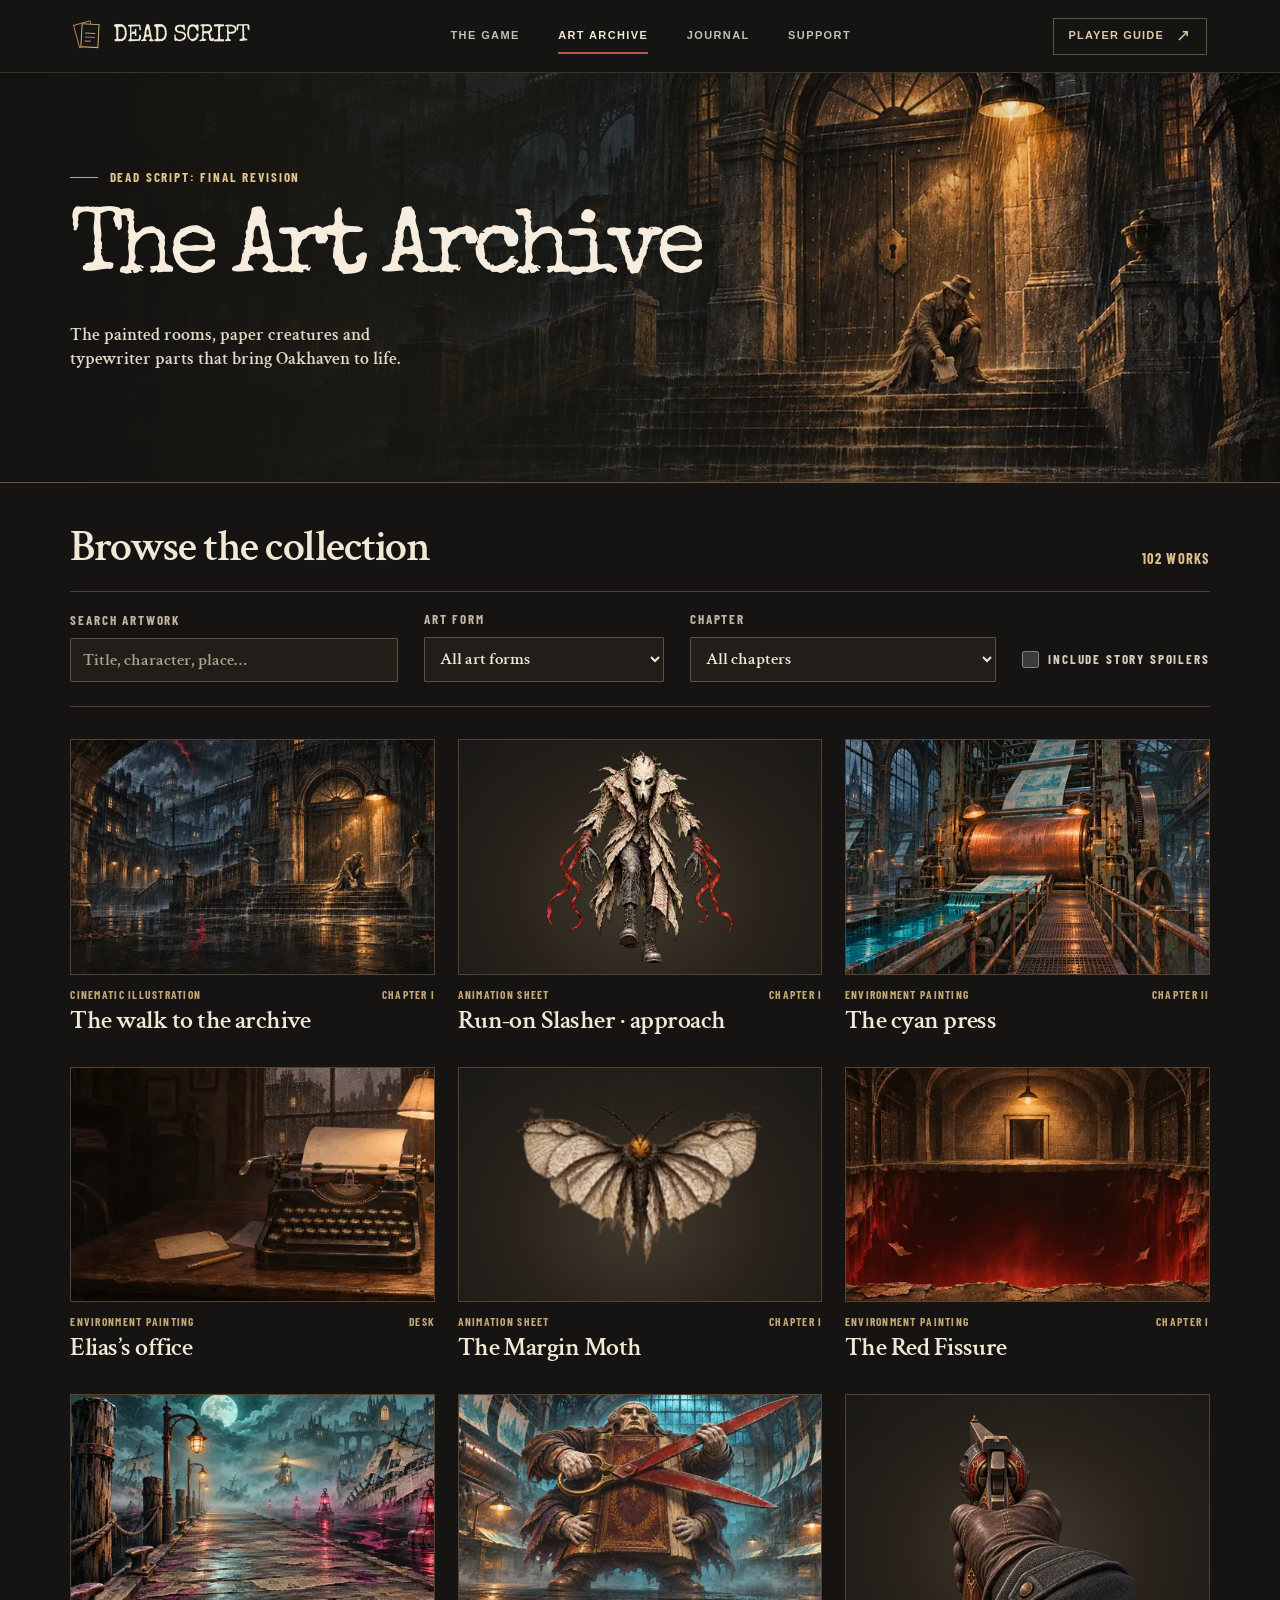
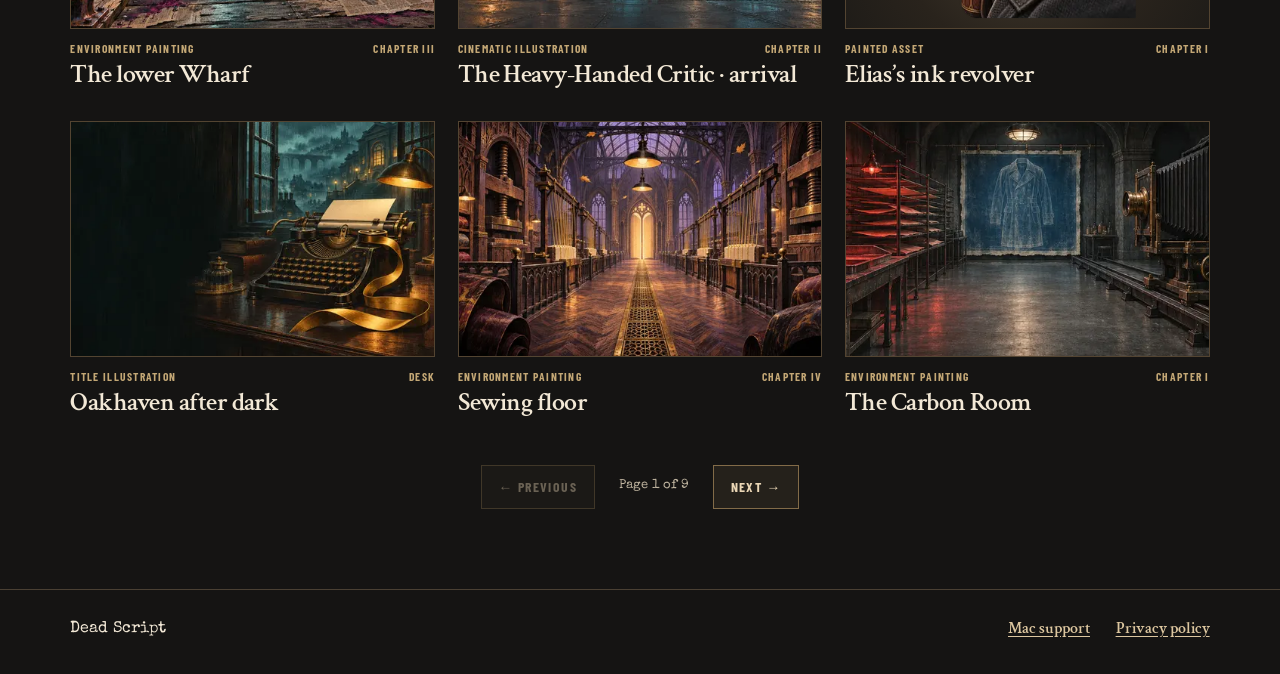
==== mac/art/index.html @ b74068c1 "Build an illustrated game and support site for Dead Script on Mac" ====
<!doctype html>
<html lang="en"><head>
<meta charset="utf-8"><meta name="viewport" content="width=device-width,initial-scale=1">
<meta name="theme-color" content="#191714">
<title>The Art Archive · Dead Script for Mac</title>
<meta name="description" content="Explore the original paintings, cinematic illustrations, characters and animation sheets from Dead Script: Final Revision.">
<link rel="canonical" href="https://pond1982.github.io/iosdeadscriptweb/mac/art/">
<meta property="og:title" content="The Art Archive · Dead Script"><meta property="og:description" content="119 works from the haunted manuscript of Oakhaven."><meta property="og:image" content="https://pond1982.github.io/iosdeadscriptweb/mac/art/plates/cinema-intro-a.webp">
<link rel="stylesheet" href="../site.css"><link rel="stylesheet" href="atlas.css">
<script src="archive.js" defer></script></head>
<body class="archive-page" id="top">
<a class="skip-archive" href="#catalog">Skip to the artwork</a>
<header class="mast"><div class="wrap mast-inner"><a class="brand" href="../support.html#top"><span class="brand-icon" aria-hidden="true"><i></i></span>Dead Script</a><nav class="main-nav" aria-label="Main navigation"><a href="../support.html#top">The game</a><a href="./" aria-current="page">Art archive</a><a href="../journal.html">Journal</a><a href="../support.html#support">Support</a></nav><a class="mast-guide" href="../support.html#guide">Player guide <span aria-hidden="true">↗</span></a></div></header>
<main>
<div class="archive-hero"><img class="archive-hero-picture" src="plates/cinema-intro-a.webp" alt="" width="1550" height="872" fetchpriority="high"><div class="archive-wrap">
<p class="archive-label">Dead Script: Final Revision</p><h1>The Art Archive</h1><p>The painted rooms, paper creatures and typewriter parts that bring Oakhaven to life.</p>
</div></div>
<section class="archive-main archive-wrap" id="catalog" aria-labelledby="catalog-title">
<div class="archive-heading"><h2 id="catalog-title" tabindex="-1">Browse the collection</h2><p class="archive-numbers" role="status" aria-live="polite" aria-atomic="true" id="result-count">119 works</p></div>
<form class="archive-tools" id="archive-search" role="search" aria-label="Filter artwork" hidden>
<label class="search-box">Search artwork<input class="archive-control" name="search" type="search" placeholder="Title, character, place…" autocomplete="off"></label>
<label>Art form<select class="archive-control" name="type"><option value="">All art forms</option><option value="places">Locations</option><option value="characters">Characters</option><option value="films">Cinematics</option><option value="objects">Objects</option><option value="studies">Early studies</option></select></label>
<label>Chapter<select class="archive-control" name="chapter"><option value="">All chapters</option><option value="0">The Scribe’s Desk</option><option value="1">The Morgue of Deleted Scenes</option><option value="2">The Rotting Rotogravure</option><option value="3">The Wharf of Wasted Ink</option><option value="4">The Bindery of Bound Souls</option><option value="5">The Blank Page</option></select></label>
<label class="archive-check"><input type="checkbox" name="spoilers"> Include story spoilers</label></form>
<div id="fallback" class="archive-list"><details><summary>Browse the list of artworks</summary><ul><li><a href="plates/cinema-intro-a.webp">The walk to the archive</a> · Cinematic illustration</li><li><a href="plates/pov-slasher-walk.webp">Run-on Slasher · approach</a> · Animation sheet</li><li><a href="plates/printworks-entrance.webp">The cyan press</a> · Environment painting</li><li><a href="plates/desk-office.webp">Elias’s office</a> · Environment painting</li><li><a href="plates/margin-moth.webp">The Margin Moth</a> · Animation sheet</li><li><a href="plates/bridge-fissure.webp">The Red Fissure</a> · Environment painting</li><li><a href="plates/wharf-landing.webp">The lower Wharf</a> · Environment painting</li><li><a href="plates/cinema-critic-a.webp">The Heavy-Handed Critic · arrival</a> · Cinematic illustration</li><li><a href="plates/pov-revolver.webp">Elias’s ink revolver</a> · Painted asset</li><li><a href="plates/title-oakhaven.webp">Oakhaven after dark</a> · Title illustration</li><li><a href="plates/bindery-sewing-floor.webp">Sewing floor</a> · Environment painting</li><li><a href="plates/routes-morgue-carbon-room.webp">The Carbon Room</a> · Environment painting</li><li><a href="plates/desk-typing-gloves.webp">Elias’s typing gloves</a> · Painted asset</li><li><a href="plates/cinema-bookbinder-a.webp">The Bookbinder · arrival</a> · Cinematic illustration</li><li><a href="plates/tower-rain-archive.webp">Rain archive</a> · Environment painting</li><li><a href="plates/ribbon-threshold.webp">The archive threshold</a> · Environment painting</li><li><a href="plates/wharf-hull.webp">The wreck channel</a> · Environment painting</li><li><a href="plates/redactionist-stalk.webp">The Redactionist · approach</a> · Animation sheet</li><li><a href="plates/wharf-sovereign.webp">The Plagiarized Sovereign</a> · Animation sheet</li><li><a href="plates/cinema-intro-b.webp">A man in Elias’s coat</a> · Cinematic illustration</li><li><a href="plates/desk-carriage-cutouts.webp">The carriage cutouts</a> · Painted asset</li><li><a href="plates/desk-machine-paper.webp">The clean proof sheet</a> · Painted asset</li><li><a href="plates/icon.webp">The game icon</a> · Painted asset</li><li><a href="plates/desk-machine-surround.webp">The typewriter bed</a> · Painted asset</li><li><a href="plates/desk-machine-platen.webp">The typewriter platen</a> · Painted asset</li><li><a href="plates/elias.webp">Elias Thorne study</a> · Development study</li><li><a href="plates/elias-walk.webp">Elias walk study</a> · Animation sheet</li><li><a href="plates/desk-hand-stamps.webp">Ink-stamped hand studies</a> · Development study</li><li><a href="plates/desk-machine-desk.webp">Typewriter desk study</a> · Development study</li><li><a href="plates/pov-slasher-attack.webp">Run-on Slasher · claw strike</a> · Animation sheet</li><li><a href="plates/ribbon-remnant.webp">The Carbon-Smudge Remnant</a> · Character illustration</li><li><a href="plates/loose-leaf-pieces.webp">The Loose Leaf Swarm</a> · Sprite sheet</li><li><a href="plates/redactionist-fall.webp">The Redactionist · fall</a> · Animation sheet</li><li><a href="plates/redactionist-jump.webp">The Redactionist · jump</a> · Animation sheet</li><li><a href="plates/redactionist-land.webp">The Redactionist · landing</a> · Animation sheet</li><li><a href="plates/redactionist-slash.webp">The Redactionist · nib slash</a> · Animation sheet</li><li><a href="plates/redactionist-dash.webp">The Redactionist · redline dash</a> · Animation sheet</li><li><a href="plates/redactionist-idle.webp">The Redactionist · resting pose</a> · Animation sheet</li><li><a href="plates/redactionist-hurt.webp">The Redactionist · taking a hit</a> · Animation sheet</li><li><a href="plates/redactionist-wall.webp">The Redactionist · the censor wall</a> · Animation sheet</li><li><a href="plates/seal-keeper.webp">The Seal Keeper</a> · Animation sheet</li><li><a href="plates/cinema-redactionist-a.webp">The Redactionist · arrival</a> · Cinematic illustration</li><li><a href="plates/revolver-recoil.webp">Revolver recoil</a> · Animation sheet</li><li><a href="plates/golden-fragment.webp">The Golden Ribbon</a> · Painted asset</li><li><a href="plates/revolver-impact-flash.webp">The muzzle flash</a> · Animation sheet</li><li><a href="plates/revolver-reload.webp">The ribbon reload</a> · Animation sheet</li><li><a href="plates/bridge-page.webp">A printed bridge plank</a> · Environment painting</li><li><a href="plates/fissure-passage.webp">Passage to the fissure</a> · Environment painting</li><li><a href="plates/routes-morgue-cold-vault.webp">The Cold Vault</a> · Environment painting</li><li><a href="plates/pov-aisle.webp">The Filing Aisle</a> · Environment painting</li><li><a href="plates/routes-morgue-intake.webp">The Receiving Room</a> · Environment painting</li><li><a href="plates/press-room.webp">The Redactionist’s press room</a> · Environment painting</li><li><a href="plates/bridge-bank.webp">The far bank</a> · Environment painting</li><li><a href="plates/filing-aisle.webp">Filing Aisle study</a> · Development study</li><li><a href="plates/pov-typewriter.webp">First-person typewriter study</a> · Development study</li><li><a href="plates/revolver-ink-shot.webp">Ink shot study</a> · Development study</li><li><a href="plates/revolver-ribbon-reload.webp">Ribbon reload study</a> · Development study</li><li><a href="plates/slasher.webp">Run-on Slasher study</a> · Development study</li><li><a href="plates/slasher-walk.webp">Slasher walk study</a> · Animation sheet</li><li><a href="plates/errata.webp">Drying-line Errata</a> · Animation sheet</li><li><a href="plates/deadline.webp">The Deadline</a> · Animation sheet</li><li><a href="plates/critic-guard.webp">The Heavy-Handed Critic · guard</a> · Animation sheet</li><li><a href="plates/critic-parry.webp">The Heavy-Handed Critic · parry</a> · Animation sheet</li><li><a href="plates/critic-raise_shears.webp">The Heavy-Handed Critic · raising the shears</a> · Animation sheet</li><li><a href="plates/critic-strike.webp">The Heavy-Handed Critic · strike</a> · Animation sheet</li><li><a href="plates/critic-hurt.webp">The Heavy-Handed Critic · taking a hit</a> · Animation sheet</li><li><a href="plates/routes-press-folding-engine.webp">The Folding Engine</a> · Environment painting</li><li><a href="plates/routes-press-master-bed.webp">The Master Press</a> · Environment painting</li><li><a href="plates/routes-press-type-foundry.webp">The Typeface Foundry</a> · Environment painting</li><li><a href="plates/dispatch-hall.webp">The dispatch hall</a> · Environment painting</li><li><a href="plates/drying-line.webp">The drying line</a> · Environment painting</li><li><a href="plates/proofing-floor.webp">The proofing floor</a> · Environment painting</li><li><a href="plates/wharf-forgery.webp">The Forgery</a> · Animation sheet</li><li><a href="plates/wharf-annotator.webp">The Wharf Annotator</a> · Animation sheet</li><li><a href="plates/cinema-sovereign-a.webp">The Plagiarized Sovereign · arrival</a> · Cinematic illustration</li><li><a href="plates/wharf-ferry.webp">The ink ferry</a> · Painted asset</li><li><a href="plates/wharf-customs-office.webp">Customs office</a> · Environment painting</li><li><a href="plates/wharf-salvage-basin.webp">Salvage basin</a> · Environment painting</li><li><a href="plates/wharf-signal-lantern.webp">Signal lantern</a> · Environment painting</li><li><a href="plates/bindery-soul-lunge.webp">Bound Soul · lunge</a> · Animation sheet</li><li><a href="plates/bindery-soul-idle.webp">Bound Soul · resting pose</a> · Animation sheet</li><li><a href="plates/bindery-needle-dive.webp">Needle · dive</a> · Animation sheet</li><li><a href="plates/bindery-needle-hover.webp">Needle · hovering</a> · Animation sheet</li><li><a href="plates/bindery-binder-cast.webp">The Bookbinder · casting a stitch</a> · Animation sheet</li><li><a href="plates/bindery-binder-snip.webp">The Bookbinder · cutting a stitch</a> · Animation sheet</li><li><a href="plates/bindery-binder-idle.webp">The Bookbinder · resting pose</a> · Animation sheet</li><li><a href="plates/bindery-binder-flinch.webp">The Bookbinder · taking a hit</a> · Animation sheet</li><li><a href="plates/bindery-ledger-vault.webp">Ledger vault</a> · Environment painting</li><li><a href="plates/bindery-parcel-intake.webp">Parcel intake</a> · Environment painting</li><li><a href="plates/bindery-sorting-pit.webp">Sorting pit</a> · Environment painting</li><li><a href="plates/bindery-spine-workshop.webp">Spine workshop</a> · Environment painting</li><li><a href="plates/bindery-thread-dyehouse.webp">Thread dyehouse</a> · Environment painting</li><li><a href="plates/tower-dive.webp">The Author · dive</a> · Animation sheet</li><li><a href="plates/tower-read.webp">The Author · reading</a> · Animation sheet</li><li><a href="plates/tower-recoil.webp">The Author · recoil</a> · Animation sheet</li><li><a href="plates/tower-sweep.webp">The Author · sweep</a> · Animation sheet</li><li><a href="plates/tower-hurt.webp">The Author · taking a hit</a> · Animation sheet</li><li><a href="plates/tower-write.webp">The Author · writing</a> · Animation sheet</li><li><a href="plates/tower-scout.webp">The Tower scout</a> · Animation sheet</li><li><a href="plates/tower-dead-letter-lift.webp">Dead letter lift</a> · Environment painting</li><li><a href="plates/tower-last-margin.webp">Last margin</a> · Environment painting</li><li><a href="plates/tower-chamber.webp">The Author’s chamber</a> · Environment painting</li></ul></details><details><summary>Show works with story spoilers</summary><ul><li><a href="plates/redactionist-defeat.webp">The Redactionist · defeat</a> · Animation sheet</li><li><a href="plates/redactionist-unmask.webp">The Redactionist · unmasking</a> · Animation sheet</li><li><a href="plates/cinema-redactionist-b.webp">The Redactionist · aftermath</a> · Cinematic illustration</li><li><a href="plates/critic-defeat.webp">The Heavy-Handed Critic · defeat</a> · Animation sheet</li><li><a href="plates/cinema-critic-b.webp">The Heavy-Handed Critic · aftermath</a> · Cinematic illustration</li><li><a href="plates/cinema-sovereign-b.webp">The Plagiarized Sovereign · aftermath</a> · Cinematic illustration</li><li><a href="plates/bindery-soul-free.webp">Bound Soul · release</a> · Animation sheet</li><li><a href="plates/bindery-binder-fall.webp">The Bookbinder · fall</a> · Animation sheet</li><li><a href="plates/cinema-bookbinder-b.webp">The Bookbinder · aftermath</a> · Cinematic illustration</li><li><a href="plates/tower-unwrite.webp">The Author · erasure</a> · Animation sheet</li><li><a href="plates/cinema-author-b.webp">The Author · aftermath</a> · Cinematic illustration</li><li><a href="plates/cinema-author-a.webp">The Author · arrival</a> · Cinematic illustration</li><li><a href="plates/cinema-ending-b.webp">The last receipt</a> · Cinematic illustration</li><li><a href="plates/cinema-ending-a.webp">The open door</a> · Cinematic illustration</li><li><a href="plates/oakhaven-morning.webp">Morning in Oakhaven</a> · Environment painting</li><li><a href="plates/tower-dawn-key.webp">The last impression</a> · Environment painting</li><li><a href="plates/tower-dawn.webp">The morning street</a> · Environment painting</li></ul></details></div>
<ul class="archive-grid" id="art-grid"></ul>
<div id="no-works" class="archive-empty" hidden><p>No works match these filters.</p><button class="archive-button" type="button" id="clear-search">Clear filters</button></div>
<nav id="pagination" class="archive-pages" aria-label="Collection pages" hidden><button id="archive-prev" class="archive-button" type="button">← Previous</button><span id="archive-page-number"></span><button id="archive-next" class="archive-button" type="button">Next →</button></nav>
</section></main>
<footer class="archive-footer"><div class="archive-wrap"><span class="foot-brand">Dead Script</span><a href="../support.html#support">Mac support</a><a href="../privacy.html">Privacy policy</a></div></footer>
<dialog id="art-viewer" class="archive-dialog" aria-labelledby="art-view-title"><div class="art-dialog-inner"><div class="art-dialog-head"><span class="archive-numbers" id="art-view-position"></span><button id="art-close" class="archive-button" type="button" autofocus>Close ×</button></div><div class="art-dialog-frame"><img id="art-view-image" alt=""></div><h2 class="art-dialog-title" id="art-view-title"></h2><p class="art-dialog-meta" id="art-view-info"></p><div class="art-dialog-actions"><div class="archive-step"><button id="art-view-prev" class="archive-button" type="button">← Previous</button><button id="art-view-next" class="archive-button" type="button">Next →</button></div><a id="art-view-source" href="plates/cinema-intro-a.webp">Open full image ↗</a></div></div></dialog>
<script type="application/json" id="works">{"chapters":["The Scribe’s Desk","The Morgue of Deleted Scenes","The Rotting Rotogravure","The Wharf of Wasted Ink","The Bindery of Bound Souls","The Blank Page"],"groups":{"places":"Locations","characters":"Characters","films":"Cinematics","objects":"Objects","studies":"Early studies"},"works":[{"id":"cinema-intro-a","title":"The walk to the archive","chapter":1,"type":"films","format":"Cinematic illustration","spoiler":false,"size":[1550,872],"source":"cinema/intro-a.webp","image":"cinema-intro-a"},{"id":"pov-slasher-walk","title":"Run-on Slasher · approach","chapter":1,"type":"characters","format":"Animation sheet","spoiler":false,"size":[1550,837],"source":"pov-slasher-walk.png","image":"pov-slasher-walk"},{"id":"printworks-entrance","title":"The cyan press","chapter":2,"type":"places","format":"Environment painting","spoiler":false,"size":[1550,872],"source":"printworks-entrance.jpg","image":"printworks-entrance"},{"id":"desk-office","title":"Elias’s office","chapter":0,"type":"places","format":"Environment painting","spoiler":false,"size":[1550,872],"source":"desk/office.jpg","image":"desk-office"},{"id":"margin-moth","title":"The Margin Moth","chapter":1,"type":"characters","format":"Animation sheet","spoiler":false,"size":[1408,1408],"source":"margin-moth.webp","image":"margin-moth"},{"id":"bridge-fissure","title":"The Red Fissure","chapter":1,"type":"places","format":"Environment painting","spoiler":false,"size":[1550,661],"source":"bridge-fissure.jpg","image":"bridge-fissure"},{"id":"wharf-landing","title":"The lower Wharf","chapter":3,"type":"places","format":"Environment painting","spoiler":false,"size":[1550,872],"source":"wharf/landing.jpg","image":"wharf-landing"},{"id":"cinema-critic-a","title":"The Heavy-Handed Critic · arrival","chapter":2,"type":"films","format":"Cinematic illustration","spoiler":false,"size":[1550,872],"source":"cinema/critic-a.webp","image":"cinema-critic-a"},{"id":"pov-revolver","title":"Elias’s ink revolver","chapter":1,"type":"objects","format":"Painted asset","spoiler":false,"size":[768,768],"source":"pov-revolver.png","image":"pov-revolver"},{"id":"title-oakhaven","title":"Oakhaven after dark","chapter":0,"type":"films","format":"Title illustration","spoiler":false,"size":[1536,960],"source":"title/oakhaven.webp","image":"title-oakhaven"},{"id":"bindery-sewing-floor","title":"Sewing floor","chapter":4,"type":"places","format":"Environment painting","spoiler":false,"size":[1550,872],"source":"bindery/sewing-floor.jpg","image":"bindery-sewing-floor"},{"id":"routes-morgue-carbon-room","title":"The Carbon Room","chapter":1,"type":"places","format":"Environment painting","spoiler":false,"size":[1024,508],"source":"routes/morgue-carbon-room.jpg","image":"routes-morgue-carbon-room"},{"id":"desk-typing-gloves","title":"Elias’s typing gloves","chapter":0,"type":"objects","format":"Painted asset","spoiler":false,"size":[1200,800],"source":"desk/typing-gloves.webp","image":"desk-typing-gloves"},{"id":"cinema-bookbinder-a","title":"The Bookbinder · arrival","chapter":4,"type":"films","format":"Cinematic illustration","spoiler":false,"size":[1550,872],"source":"cinema/bookbinder-a.webp","image":"cinema-bookbinder-a"},{"id":"tower-rain-archive","title":"Rain archive","chapter":5,"type":"places","format":"Environment painting","spoiler":false,"size":[1024,507],"source":"tower/rain-archive.jpg","image":"tower-rain-archive"},{"id":"ribbon-threshold","title":"The archive threshold","chapter":1,"type":"places","format":"Environment painting","spoiler":false,"size":[1550,646],"source":"ribbon-threshold.jpg","image":"ribbon-threshold"},{"id":"wharf-hull","title":"The wreck channel","chapter":3,"type":"places","format":"Environment painting","spoiler":false,"size":[1550,872],"source":"wharf/hull.jpg","image":"wharf-hull"},{"id":"redactionist-stalk","title":"The Redactionist · approach","chapter":1,"type":"characters","format":"Animation sheet","spoiler":false,"size":[1408,1408],"source":"redactionist/stalk.webp","image":"redactionist-stalk"},{"id":"wharf-sovereign","title":"The Plagiarized Sovereign","chapter":3,"type":"characters","format":"Animation sheet","spoiler":false,"size":[1550,1550],"source":"wharf/sovereign.webp","image":"wharf-sovereign"},{"id":"cinema-intro-b","title":"A man in Elias’s coat","chapter":1,"type":"films","format":"Cinematic illustration","spoiler":false,"size":[1550,872],"source":"cinema/intro-b.webp","image":"cinema-intro-b"},{"id":"desk-carriage-cutouts","title":"The carriage cutouts","chapter":0,"type":"objects","format":"Painted asset","spoiler":false,"size":[356,180],"source":"desk/carriage-cutouts.png","image":"desk-carriage-cutouts"},{"id":"desk-machine-paper","title":"The clean proof sheet","chapter":0,"type":"objects","format":"Painted asset","spoiler":false,"size":[946,421],"source":"desk/machine-paper.png","image":"desk-machine-paper"},{"id":"icon","title":"The game icon","chapter":0,"type":"objects","format":"Painted asset","spoiler":false,"size":[512,512],"source":"icon.png","image":"icon"},{"id":"desk-machine-surround","title":"The typewriter bed","chapter":0,"type":"objects","format":"Painted asset","spoiler":false,"size":[1550,969],"source":"desk/machine-surround.webp","image":"desk-machine-surround"},{"id":"desk-machine-platen","title":"The typewriter platen","chapter":0,"type":"objects","format":"Painted asset","spoiler":false,"size":[1390,304],"source":"desk/machine-platen.png","image":"desk-machine-platen"},{"id":"elias","title":"Elias Thorne study","chapter":0,"type":"studies","format":"Development study","spoiler":false,"size":[600,598],"source":"elias.png","image":"elias"},{"id":"elias-walk","title":"Elias walk study","chapter":0,"type":"studies","format":"Animation sheet","spoiler":false,"size":[1550,603],"source":"elias-walk.png","image":"elias-walk"},{"id":"desk-hand-stamps","title":"Ink-stamped hand studies","chapter":0,"type":"studies","format":"Development study","spoiler":false,"size":[744,492],"source":"desk/hand-stamps.png","image":"desk-hand-stamps"},{"id":"desk-machine-desk","title":"Typewriter desk study","chapter":0,"type":"studies","format":"Development study","spoiler":false,"size":[1550,969],"source":"desk/machine-desk.jpg","image":"desk-machine-desk"},{"id":"pov-slasher-attack","title":"Run-on Slasher · claw strike","chapter":1,"type":"characters","format":"Animation sheet","spoiler":false,"size":[1550,1163],"source":"pov-slasher-attack.png","image":"pov-slasher-attack"},{"id":"ribbon-remnant","title":"The Carbon-Smudge Remnant","chapter":1,"type":"characters","format":"Character illustration","spoiler":false,"size":[732,1000],"source":"ribbon-remnant.png","image":"ribbon-remnant"},{"id":"loose-leaf-pieces","title":"The Loose Leaf Swarm","chapter":1,"type":"characters","format":"Sprite sheet","spoiler":false,"size":[768,768],"source":"loose-leaf-pieces.png","image":"loose-leaf-pieces"},{"id":"redactionist-defeat","title":"The Redactionist · defeat","chapter":1,"type":"characters","format":"Animation sheet","spoiler":true,"size":[1408,1408],"source":"redactionist/defeat.webp","image":"redactionist-defeat"},{"id":"redactionist-fall","title":"The Redactionist · fall","chapter":1,"type":"characters","format":"Animation sheet","spoiler":false,"size":[1408,1408],"source":"redactionist/fall.webp","image":"redactionist-fall"},{"id":"redactionist-jump","title":"The Redactionist · jump","chapter":1,"type":"characters","format":"Animation sheet","spoiler":false,"size":[1408,1408],"source":"redactionist/jump.webp","image":"redactionist-jump"},{"id":"redactionist-land","title":"The Redactionist · landing","chapter":1,"type":"characters","format":"Animation sheet","spoiler":false,"size":[1408,1408],"source":"redactionist/land.webp","image":"redactionist-land"},{"id":"redactionist-slash","title":"The Redactionist · nib slash","chapter":1,"type":"characters","format":"Animation sheet","spoiler":false,"size":[1408,1408],"source":"redactionist/slash.webp","image":"redactionist-slash"},{"id":"redactionist-dash","title":"The Redactionist · redline dash","chapter":1,"type":"characters","format":"Animation sheet","spoiler":false,"size":[1408,1408],"source":"redactionist/dash.webp","image":"redactionist-dash"},{"id":"redactionist-idle","title":"The Redactionist · resting pose","chapter":1,"type":"characters","format":"Animation sheet","spoiler":false,"size":[1408,1408],"source":"redactionist/idle.webp","image":"redactionist-idle"},{"id":"redactionist-hurt","title":"The Redactionist · taking a hit","chapter":1,"type":"characters","format":"Animation sheet","spoiler":false,"size":[1408,1408],"source":"redactionist/hurt.webp","image":"redactionist-hurt"},{"id":"redactionist-wall","title":"The Redactionist · the censor wall","chapter":1,"type":"characters","format":"Animation sheet","spoiler":false,"size":[1408,1408],"source":"redactionist/wall.webp","image":"redactionist-wall"},{"id":"redactionist-unmask","title":"The Redactionist · unmasking","chapter":1,"type":"characters","format":"Animation sheet","spoiler":true,"size":[1408,1408],"source":"redactionist/unmask.webp","image":"redactionist-unmask"},{"id":"seal-keeper","title":"The Seal Keeper","chapter":1,"type":"characters","format":"Animation sheet","spoiler":false,"size":[1408,1408],"source":"seal-keeper.webp","image":"seal-keeper"},{"id":"cinema-redactionist-b","title":"The Redactionist · aftermath","chapter":1,"type":"films","format":"Cinematic illustration","spoiler":true,"size":[1550,872],"source":"cinema/redactionist-b.webp","image":"cinema-redactionist-b"},{"id":"cinema-redactionist-a","title":"The Redactionist · arrival","chapter":1,"type":"films","format":"Cinematic illustration","spoiler":false,"size":[1550,872],"source":"cinema/redactionist-a.webp","image":"cinema-redactionist-a"},{"id":"revolver-recoil","title":"Revolver recoil","chapter":1,"type":"objects","format":"Animation sheet","spoiler":false,"size":[1550,1308],"source":"revolver-recoil.png","image":"revolver-recoil"},{"id":"golden-fragment","title":"The Golden Ribbon","chapter":1,"type":"objects","format":"Painted asset","spoiler":false,"size":[560,99],"source":"golden-fragment.png","image":"golden-fragment"},{"id":"revolver-impact-flash","title":"The muzzle flash","chapter":1,"type":"objects","format":"Animation sheet","spoiler":false,"size":[768,768],"source":"revolver-impact-flash.png","image":"revolver-impact-flash"},{"id":"revolver-reload","title":"The ribbon reload","chapter":1,"type":"objects","format":"Animation sheet","spoiler":false,"size":[1550,1550],"source":"revolver-reload.webp","image":"revolver-reload"},{"id":"bridge-page","title":"A printed bridge plank","chapter":1,"type":"places","format":"Environment painting","spoiler":false,"size":[768,384],"source":"bridge-page.jpg","image":"bridge-page"},{"id":"fissure-passage","title":"Passage to the fissure","chapter":1,"type":"places","format":"Environment painting","spoiler":false,"size":[1254,627],"source":"fissure-passage.jpg","image":"fissure-passage"},{"id":"routes-morgue-cold-vault","title":"The Cold Vault","chapter":1,"type":"places","format":"Environment painting","spoiler":false,"size":[1024,508],"source":"routes/morgue-cold-vault.jpg","image":"routes-morgue-cold-vault"},{"id":"pov-aisle","title":"The Filing Aisle","chapter":1,"type":"places","format":"Environment painting","spoiler":false,"size":[1550,775],"source":"pov-aisle.jpg","image":"pov-aisle"},{"id":"routes-morgue-intake","title":"The Receiving Room","chapter":1,"type":"places","format":"Environment painting","spoiler":false,"size":[1024,508],"source":"routes/morgue-intake.jpg","image":"routes-morgue-intake"},{"id":"press-room","title":"The Redactionist’s press room","chapter":1,"type":"places","format":"Environment painting","spoiler":false,"size":[1550,673],"source":"press-room.jpg","image":"press-room"},{"id":"bridge-bank","title":"The far bank","chapter":1,"type":"places","format":"Environment painting","spoiler":false,"size":[1550,661],"source":"bridge-bank.jpg","image":"bridge-bank"},{"id":"filing-aisle","title":"Filing Aisle study","chapter":1,"type":"studies","format":"Development study","spoiler":false,"size":[1536,1024],"source":"filing-aisle.png","image":"filing-aisle"},{"id":"pov-typewriter","title":"First-person typewriter study","chapter":1,"type":"studies","format":"Development study","spoiler":false,"size":[1200,795],"source":"pov-typewriter.png","image":"pov-typewriter"},{"id":"revolver-ink-shot","title":"Ink shot study","chapter":1,"type":"studies","format":"Development study","spoiler":false,"size":[768,757],"source":"revolver-ink-shot.png","image":"revolver-ink-shot"},{"id":"revolver-ribbon-reload","title":"Ribbon reload study","chapter":1,"type":"studies","format":"Development study","spoiler":false,"size":[768,768],"source":"revolver-ribbon-reload.png","image":"revolver-ribbon-reload"},{"id":"slasher","title":"Run-on Slasher study","chapter":1,"type":"studies","format":"Development study","spoiler":false,"size":[626,598],"source":"slasher.png","image":"slasher"},{"id":"slasher-walk","title":"Slasher walk study","chapter":1,"type":"studies","format":"Animation sheet","spoiler":false,"size":[1550,603],"source":"slasher-walk.png","image":"slasher-walk"},{"id":"errata","title":"Drying-line Errata","chapter":2,"type":"characters","format":"Animation sheet","spoiler":false,"size":[1550,1550],"source":"errata.webp","image":"errata"},{"id":"deadline","title":"The Deadline","chapter":2,"type":"characters","format":"Animation sheet","spoiler":false,"size":[1408,1408],"source":"deadline.webp","image":"deadline"},{"id":"critic-defeat","title":"The Heavy-Handed Critic · defeat","chapter":2,"type":"characters","format":"Animation sheet","spoiler":true,"size":[1408,1408],"source":"critic/defeat.webp","image":"critic-defeat"},{"id":"critic-guard","title":"The Heavy-Handed Critic · guard","chapter":2,"type":"characters","format":"Animation sheet","spoiler":false,"size":[1408,1408],"source":"critic/guard.webp","image":"critic-guard"},{"id":"critic-parry","title":"The Heavy-Handed Critic · parry","chapter":2,"type":"characters","format":"Animation sheet","spoiler":false,"size":[1408,1408],"source":"critic/parry.webp","image":"critic-parry"},{"id":"critic-raise_shears","title":"The Heavy-Handed Critic · raising the shears","chapter":2,"type":"characters","format":"Animation sheet","spoiler":false,"size":[1408,1408],"source":"critic/raise_shears.webp","image":"critic-raise_shears"},{"id":"critic-strike","title":"The Heavy-Handed Critic · strike","chapter":2,"type":"characters","format":"Animation sheet","spoiler":false,"size":[1408,1408],"source":"critic/strike.webp","image":"critic-strike"},{"id":"critic-hurt","title":"The Heavy-Handed Critic · taking a hit","chapter":2,"type":"characters","format":"Animation sheet","spoiler":false,"size":[1408,1408],"source":"critic/hurt.webp","image":"critic-hurt"},{"id":"cinema-critic-b","title":"The Heavy-Handed Critic · aftermath","chapter":2,"type":"films","format":"Cinematic illustration","spoiler":true,"size":[1550,872],"source":"cinema/critic-b.webp","image":"cinema-critic-b"},{"id":"routes-press-folding-engine","title":"The Folding Engine","chapter":2,"type":"places","format":"Environment painting","spoiler":false,"size":[1024,508],"source":"routes/press-folding-engine.jpg","image":"routes-press-folding-engine"},{"id":"routes-press-master-bed","title":"The Master Press","chapter":2,"type":"places","format":"Environment painting","spoiler":false,"size":[1024,508],"source":"routes/press-master-bed.jpg","image":"routes-press-master-bed"},{"id":"routes-press-type-foundry","title":"The Typeface Foundry","chapter":2,"type":"places","format":"Environment painting","spoiler":false,"size":[1024,508],"source":"routes/press-type-foundry.jpg","image":"routes-press-type-foundry"},{"id":"dispatch-hall","title":"The dispatch hall","chapter":2,"type":"places","format":"Environment painting","spoiler":false,"size":[1254,627],"source":"dispatch-hall.jpg","image":"dispatch-hall"},{"id":"drying-line","title":"The drying line","chapter":2,"type":"places","format":"Environment painting","spoiler":false,"size":[1550,872],"source":"drying-line.jpg","image":"drying-line"},{"id":"proofing-floor","title":"The proofing floor","chapter":2,"type":"places","format":"Environment painting","spoiler":false,"size":[1550,872],"source":"proofing-floor.jpg","image":"proofing-floor"},{"id":"wharf-forgery","title":"The Forgery","chapter":3,"type":"characters","format":"Animation sheet","spoiler":false,"size":[1550,1550],"source":"wharf/forgery.webp","image":"wharf-forgery"},{"id":"wharf-annotator","title":"The Wharf Annotator","chapter":3,"type":"characters","format":"Animation sheet","spoiler":false,"size":[1550,1550],"source":"wharf/annotator.webp","image":"wharf-annotator"},{"id":"cinema-sovereign-b","title":"The Plagiarized Sovereign · aftermath","chapter":3,"type":"films","format":"Cinematic illustration","spoiler":true,"size":[1550,872],"source":"cinema/sovereign-b.webp","image":"cinema-sovereign-b"},{"id":"cinema-sovereign-a","title":"The Plagiarized Sovereign · arrival","chapter":3,"type":"films","format":"Cinematic illustration","spoiler":false,"size":[1550,872],"source":"cinema/sovereign-a.webp","image":"cinema-sovereign-a"},{"id":"wharf-ferry","title":"The ink ferry","chapter":3,"type":"objects","format":"Painted asset","spoiler":false,"size":[620,310],"source":"wharf/ferry.webp","image":"wharf-ferry"},{"id":"wharf-customs-office","title":"Customs office","chapter":3,"type":"places","format":"Environment painting","spoiler":false,"size":[1024,506],"source":"wharf/customs-office.jpg","image":"wharf-customs-office"},{"id":"wharf-salvage-basin","title":"Salvage basin","chapter":3,"type":"places","format":"Environment painting","spoiler":false,"size":[1024,506],"source":"wharf/salvage-basin.jpg","image":"wharf-salvage-basin"},{"id":"wharf-signal-lantern","title":"Signal lantern","chapter":3,"type":"places","format":"Environment painting","spoiler":false,"size":[1024,506],"source":"wharf/signal-lantern.jpg","image":"wharf-signal-lantern"},{"id":"bindery-soul-lunge","title":"Bound Soul · lunge","chapter":4,"type":"characters","format":"Animation sheet","spoiler":false,"size":[1280,1280],"source":"bindery/soul-lunge.webp","image":"bindery-soul-lunge"},{"id":"bindery-soul-free","title":"Bound Soul · release","chapter":4,"type":"characters","format":"Animation sheet","spoiler":true,"size":[1280,1280],"source":"bindery/soul-free.webp","image":"bindery-soul-free"},{"id":"bindery-soul-idle","title":"Bound Soul · resting pose","chapter":4,"type":"characters","format":"Animation sheet","spoiler":false,"size":[1280,1280],"source":"bindery/soul-idle.webp","image":"bindery-soul-idle"},{"id":"bindery-needle-dive","title":"Needle · dive","chapter":4,"type":"characters","format":"Animation sheet","spoiler":false,"size":[1280,1280],"source":"bindery/needle-dive.webp","image":"bindery-needle-dive"},{"id":"bindery-needle-hover","title":"Needle · hovering","chapter":4,"type":"characters","format":"Animation sheet","spoiler":false,"size":[1280,1280],"source":"bindery/needle-hover.webp","image":"bindery-needle-hover"},{"id":"bindery-binder-cast","title":"The Bookbinder · casting a stitch","chapter":4,"type":"characters","format":"Animation sheet","spoiler":false,"size":[1280,1280],"source":"bindery/binder-cast.webp","image":"bindery-binder-cast"},{"id":"bindery-binder-snip","title":"The Bookbinder · cutting a stitch","chapter":4,"type":"characters","format":"Animation sheet","spoiler":false,"size":[1280,1280],"source":"bindery/binder-snip.webp","image":"bindery-binder-snip"},{"id":"bindery-binder-fall","title":"The Bookbinder · fall","chapter":4,"type":"characters","format":"Animation sheet","spoiler":true,"size":[1280,1280],"source":"bindery/binder-fall.webp","image":"bindery-binder-fall"},{"id":"bindery-binder-idle","title":"The Bookbinder · resting pose","chapter":4,"type":"characters","format":"Animation sheet","spoiler":false,"size":[1280,1280],"source":"bindery/binder-idle.webp","image":"bindery-binder-idle"},{"id":"bindery-binder-flinch","title":"The Bookbinder · taking a hit","chapter":4,"type":"characters","format":"Animation sheet","spoiler":false,"size":[1280,1280],"source":"bindery/binder-flinch.webp","image":"bindery-binder-flinch"},{"id":"cinema-bookbinder-b","title":"The Bookbinder · aftermath","chapter":4,"type":"films","format":"Cinematic illustration","spoiler":true,"size":[1550,872],"source":"cinema/bookbinder-b.webp","image":"cinema-bookbinder-b"},{"id":"bindery-ledger-vault","title":"Ledger vault","chapter":4,"type":"places","format":"Environment painting","spoiler":false,"size":[1550,872],"source":"bindery/ledger-vault.jpg","image":"bindery-ledger-vault"},{"id":"bindery-parcel-intake","title":"Parcel intake","chapter":4,"type":"places","format":"Environment painting","spoiler":false,"size":[1024,506],"source":"bindery/parcel-intake.jpg","image":"bindery-parcel-intake"},{"id":"bindery-sorting-pit","title":"Sorting pit","chapter":4,"type":"places","format":"Environment painting","spoiler":false,"size":[1550,872],"source":"bindery/sorting-pit.jpg","image":"bindery-sorting-pit"},{"id":"bindery-spine-workshop","title":"Spine workshop","chapter":4,"type":"places","format":"Environment painting","spoiler":false,"size":[1024,506],"source":"bindery/spine-workshop.jpg","image":"bindery-spine-workshop"},{"id":"bindery-thread-dyehouse","title":"Thread dyehouse","chapter":4,"type":"places","format":"Environment painting","spoiler":false,"size":[1024,506],"source":"bindery/thread-dyehouse.jpg","image":"bindery-thread-dyehouse"},{"id":"tower-dive","title":"The Author · dive","chapter":5,"type":"characters","format":"Animation sheet","spoiler":false,"size":[1408,1408],"source":"tower/dive.webp","image":"tower-dive"},{"id":"tower-unwrite","title":"The Author · erasure","chapter":5,"type":"characters","format":"Animation sheet","spoiler":true,"size":[1408,1408],"source":"tower/unwrite.webp","image":"tower-unwrite"},{"id":"tower-read","title":"The Author · reading","chapter":5,"type":"characters","format":"Animation sheet","spoiler":false,"size":[1408,1408],"source":"tower/read.webp","image":"tower-read"},{"id":"tower-recoil","title":"The Author · recoil","chapter":5,"type":"characters","format":"Animation sheet","spoiler":false,"size":[1408,1408],"source":"tower/recoil.webp","image":"tower-recoil"},{"id":"tower-sweep","title":"The Author · sweep","chapter":5,"type":"characters","format":"Animation sheet","spoiler":false,"size":[1408,1408],"source":"tower/sweep.webp","image":"tower-sweep"},{"id":"tower-hurt","title":"The Author · taking a hit","chapter":5,"type":"characters","format":"Animation sheet","spoiler":false,"size":[1408,1408],"source":"tower/hurt.webp","image":"tower-hurt"},{"id":"tower-write","title":"The Author · writing","chapter":5,"type":"characters","format":"Animation sheet","spoiler":false,"size":[1408,1408],"source":"tower/write.webp","image":"tower-write"},{"id":"tower-scout","title":"The Tower scout","chapter":5,"type":"characters","format":"Animation sheet","spoiler":false,"size":[1408,1408],"source":"tower/scout.webp","image":"tower-scout"},{"id":"cinema-author-b","title":"The Author · aftermath","chapter":5,"type":"films","format":"Cinematic illustration","spoiler":true,"size":[1550,872],"source":"cinema/author-b.webp","image":"cinema-author-b"},{"id":"cinema-author-a","title":"The Author · arrival","chapter":5,"type":"films","format":"Cinematic illustration","spoiler":true,"size":[1550,872],"source":"cinema/author-a.webp","image":"cinema-author-a"},{"id":"cinema-ending-b","title":"The last receipt","chapter":5,"type":"films","format":"Cinematic illustration","spoiler":true,"size":[1550,872],"source":"cinema/ending-b.webp","image":"cinema-ending-b"},{"id":"cinema-ending-a","title":"The open door","chapter":5,"type":"films","format":"Cinematic illustration","spoiler":true,"size":[1550,872],"source":"cinema/ending-a.webp","image":"cinema-ending-a"},{"id":"tower-dead-letter-lift","title":"Dead letter lift","chapter":5,"type":"places","format":"Environment painting","spoiler":false,"size":[1024,510],"source":"tower/dead-letter-lift.jpg","image":"tower-dead-letter-lift"},{"id":"tower-last-margin","title":"Last margin","chapter":5,"type":"places","format":"Environment painting","spoiler":false,"size":[1024,512],"source":"tower/last-margin.jpg","image":"tower-last-margin"},{"id":"oakhaven-morning","title":"Morning in Oakhaven","chapter":5,"type":"places","format":"Environment painting","spoiler":true,"size":[1550,872],"source":"oakhaven-morning.jpg","image":"oakhaven-morning"},{"id":"tower-chamber","title":"The Author’s chamber","chapter":5,"type":"places","format":"Environment painting","spoiler":false,"size":[1550,872],"source":"tower/chamber.jpg","image":"tower-chamber"},{"id":"tower-dawn-key","title":"The last impression","chapter":5,"type":"places","format":"Environment painting","spoiler":true,"size":[1550,872],"source":"tower/dawn-key.jpg","image":"tower-dawn-key"},{"id":"tower-dawn","title":"The morning street","chapter":5,"type":"places","format":"Environment painting","spoiler":true,"size":[1550,872],"source":"tower/dawn.jpg","image":"tower-dawn"}]}</script>
</body></html>
---- mac/site.css ----
@font-face{font-family:"Special Elite";src:url("fonts/SpecialElite-Regular.woff2") format("woff2");font-weight:400;font-style:normal;font-display:swap}
@font-face{font-family:"Barlow Condensed";src:url("fonts/BarlowCondensed-Bold.woff2") format("woff2");font-weight:700;font-style:normal;font-display:swap}
@font-face{font-family:"Crimson Text";src:url("fonts/CrimsonText-SemiBold.woff2") format("woff2");font-weight:600;font-style:normal;font-display:swap}
:root{color-scheme:dark;--night:#151512;--deep:#100f0e;--paper:#f1e8d7;--gold:#ccad78;--brass:#b99b68;--wine:#94332c;--red:#bd5748;--line:#3c3932;--dim:#bcb5a7;--ink:#302921;--title:"Special Elite",Courier,monospace;--serif:"Crimson Text",Georgia,serif;--sans:Arial,Helvetica,sans-serif;--mono:"Courier New",monospace;--pad:clamp(20px,5.7vw,97px)}
*{box-sizing:border-box}html{scroll-behavior:smooth;scroll-padding-top:24px}body{margin:0;background:var(--night);color:var(--paper);font:16px/1.55 var(--sans);-webkit-font-smoothing:antialiased}body:has(dialog[open]){overflow:hidden}a{color:inherit}button{font:inherit;color:inherit;cursor:pointer}a:focus-visible,button:focus-visible,summary:focus-visible,[tabindex]:focus-visible{outline:2px solid #e7ba79;outline-offset:5px}img{max-width:100%;height:auto;display:block}button:disabled{cursor:default}figure,h1,h2,h3,p{margin:0}::selection{background:#8b3a32;color:#fff6e8}
.wrap{width:min(100%,1550px);padding-inline:var(--pad);margin-inline:auto}.skip-link{position:fixed;left:15px;top:-80px;z-index:30;padding:12px 20px;background:var(--paper);color:#201b17}.skip-link:focus{top:12px}.mast{position:relative;z-index:3;background:#141412;border-bottom:1px solid #38352c}.mast-inner{min-height:72px;display:flex;align-items:center;justify-content:space-between;gap:30px}.brand{display:inline-flex;align-items:center;gap:12px;text-decoration:none;text-transform:uppercase;font:400 24px/1 var(--title);letter-spacing:-1px;color:var(--paper);white-space:nowrap}.brand-icon{width:28px;height:28px;display:inline-block;position:relative;transform:rotate(-6deg);flex:none}.brand-icon::before,.brand-icon i{content:"";position:absolute;border:1.5px solid #bf7c63;width:18px;height:24px;left:3px;top:0;transform:rotate(-9deg)}.brand-icon i{left:8px;top:2px;transform:rotate(9deg);background:#171613;border-color:#d2ad76}.brand-icon i:before,.brand-icon i:after{content:"";position:absolute;left:3px;right:3px;height:1px;background:#c8996b;top:8px;box-shadow:0 4px #ae795a}.brand-icon i:after{right:7px;top:16px;box-shadow:none}
.main-nav{display:flex;align-items:center;justify-content:center;gap:clamp(20px,3vw,49px)}.main-nav a,.mast-guide{position:relative;text-decoration:none;font:700 11px/1.2 var(--sans);letter-spacing:1.4px;text-transform:uppercase;color:#c5bfb4}.main-nav a{display:flex;align-items:center;min-height:47px}.main-nav a:hover,.main-nav a[aria-current],.mast-guide:hover{color:var(--paper)}.main-nav a[aria-current]:after{content:"";position:absolute;left:0;right:0;bottom:6px;height:2px;background:var(--red)}.mast-guide{display:inline-flex;align-items:center;justify-content:center;gap:12px;min-height:37px;padding:0 15px;border:1px solid #60523e;color:#decaab;letter-spacing:1.15px}.mast-guide span{font-size:17px;font-weight:400}.mast-guide:hover{border-color:var(--gold)}
.hero{isolation:isolate;position:relative;overflow:hidden;background:#16130f;border-bottom:1px solid #514432}.hero-art,.hero-art img,.hero:after{position:absolute;inset:0;width:100%;height:100%}.hero-art{z-index:-2}.hero-art img{object-fit:cover;object-position:50% 55%}.hero:after{content:"";z-index:-1;background:linear-gradient(90deg,rgba(12,12,9,.84),rgba(14,13,11,.67) 24%,rgba(15,14,10,.18) 54%,transparent 76%),linear-gradient(0deg,rgba(16,14,10,.65),transparent 23%,transparent 80%,rgba(14,13,10,.12))}.hero-inner{padding-block:clamp(42px,4.5vw,72px) clamp(39px,4.3vw,68px)}.eyebrow{display:flex;gap:12px;align-items:center;color:#d3ab78;font:700 11px/1.4 var(--sans);letter-spacing:2.4px;text-transform:uppercase}.eyebrow:before{content:"";height:2px;width:26px;flex:none;background:#ba5546}.hero-kicker{color:#e0c39a;letter-spacing:2.4px}.hero h1{font:400 clamp(84px,8.65vw,139px)/.84 var(--title);letter-spacing:-.069em;margin:32px 0 12px -.035em;color:#f2e9d7;text-shadow:0 2px 16px #15110b4d}.hero h1 span{display:block}.hero-subtitle{font:italic 600 clamp(23px,2.45vw,40px)/1.15 var(--serif);color:#d4ae73;letter-spacing:-.035em}.hero-copy{max-width:420px;margin-top:18px;color:#d2cabe;font:400 clamp(15px,1.13vw,18px)/1.58 var(--sans);text-wrap:pretty}.hero-actions{display:flex;gap:12px;align-items:center;margin-top:26px}.button{display:inline-flex;align-items:center;justify-content:center;gap:12px;min-height:47px;padding:0 21px;font:700 11px/1.2 var(--sans);letter-spacing:1.25px;text-transform:uppercase;text-decoration:none;border:1px solid transparent;transition:background .18s,border-color .18s,color .18s}.button-red{background:#963a31;color:#fff0dd;border-color:#a74c40;box-shadow:0 3px 12px #19080333}.button-red:hover{background:#ad4337;border-color:#db876c}.play-icon{border-block:5px solid transparent;border-left:8px solid currentColor;width:0;height:0}.button-glass{border-color:#746452;color:#ede2cd;background:#1815119c}.button-glass:hover{background:#393024;border-color:#b89a72}.arrow{font-size:18px;font-weight:400}.hero-caption{position:absolute;right:var(--pad);bottom:20px;display:flex;align-items:center;gap:9px;color:#ddcdb1;text-shadow:0 1px 3px #000;font:400 11px/1.3 var(--mono);letter-spacing:.35px}.hero-caption span{width:22px;height:1px;background:#c8ac79}
.facts{background:#1b1a16;border-bottom:1px solid #38352d}.facts-inner{display:flex;min-height:51px;align-items:center;gap:0;color:#c5bdad}.facts-inner>span{display:inline-flex;gap:9px;align-items:center;padding:0 clamp(15px,2.3vw,38px);border-left:1px solid #484033;font:400 12px/1.25 var(--mono)}.facts-inner>span:first-child{padding-left:0;border:0}.facts-inner b{font:700 15px/1 var(--mono);color:#dbbb8a}.device-icon{width:15px;height:11px;border:1px solid #d2b889;position:relative;display:inline-block;margin:0 2px 3px 0}.device-icon:after{content:"";position:absolute;left:2px;right:2px;bottom:-4px;border-top:1px solid #d2b889}.offline-icon{font:20px/.7 var(--serif);color:#d2b889}
.section{padding-block:clamp(43px,4vw,68px)}.section-head{display:flex;align-items:flex-end;justify-content:space-between;gap:24px;margin-bottom:22px}.game-page h2,.case-dialog h2,.legal h1{font:400 clamp(34px,3.2vw,53px)/1.12 var(--title);letter-spacing:-.061em;text-wrap:balance}.game-page .section-head h2,.footage-copy h2,.guide-copy h2,.journal-tease h2,.support-band h2,.legal h1{margin-top:13px}.chapter-nav{display:flex;gap:7px}.nav-arrow{display:grid;place-items:center;width:39px;height:39px;border:1px solid #5b5242;background:#201f19;color:#e9dbbf;font:400 20px/1 var(--sans);transition:background .2s}.nav-arrow:hover:enabled{background:#383229;border-color:#b39461}.nav-arrow:disabled{color:#827c70;background:#191916;border-color:#403c32}.chapter-track{display:grid;grid-auto-columns:calc((100% - 36px)/3);grid-auto-flow:column;gap:18px;overflow-x:auto;scroll-snap-type:x mandatory;overscroll-behavior-inline:contain;scrollbar-width:thin;scrollbar-color:#70624a #21201b;padding-bottom:5px;scroll-behavior:smooth}.js .chapter-track{scrollbar-width:none}.js .chapter-track::-webkit-scrollbar{display:none}.chapter{position:relative;display:flex;align-items:flex-end;isolation:isolate;overflow:hidden;background:#201e18;min-height:205px;aspect-ratio:1.65;scroll-snap-align:start;border:1px solid #4c4438;text-decoration:none}.chapter img{position:absolute;z-index:-2;inset:0;width:100%;height:100%;object-fit:cover;transition:transform .45s}.chapter:after{position:absolute;content:"";inset:0;z-index:-1;background:linear-gradient(0deg,rgba(9,9,8,.94),rgba(11,11,10,.64) 23%,rgba(12,12,10,.05) 73%)}.chapter>div{padding:18px 44px 17px 20px}.chapter-index{font:700 10px/1.3 var(--mono);letter-spacing:1.8px;text-transform:uppercase;color:#e2bd89;display:flex;align-items:center;gap:8px}.chapter-index:before{content:"";width:15px;height:2px;background:var(--ch-accent,#bd584d)}.chapter h3{margin-top:7px;font:600 clamp(22px,2vw,34px)/1 var(--serif);letter-spacing:-.037em;color:#f3ebdb}.chapter i{font:400 17px/1 var(--sans);position:absolute;right:17px;bottom:19px;color:#decab1}.chapter:hover img,.chapter:focus-visible img{transform:scale(1.035)}.chapter:hover,.chapter:focus-visible{border-color:#c0a27b}.chapter-two{--ch-accent:#64c8cf}.chapter-three{--ch-accent:#ce6b9e}.chapter-four{--ch-accent:#d4aa5e}.chapter-five{--ch-accent:#d4d3c4}.world-foot{display:flex;justify-content:space-between;align-items:center;gap:20px;margin-top:17px}.world-foot p,figcaption{color:#b4ac9c;font:400 12px/1.5 var(--mono)}.text-link,.contact-link{display:inline-flex;align-items:center;gap:9px;text-decoration:none;font:700 11px/1.5 var(--sans);letter-spacing:1.2px;text-transform:uppercase;color:#dbc294}.text-link:hover,.contact-link:hover{text-decoration:underline;text-underline-offset:4px}.text-link span,.contact-link span{font-size:17px}.js .chapter-notes{display:none}.chapter-notes article{padding:16px 0;border-bottom:1px solid var(--line);max-width:65ch}.chapter-notes h3{font:600 24px var(--serif);margin-bottom:4px}
.footage-band{background:#1c1c18;border-block:1px solid var(--line)}.footage-grid,.guide-grid,.support-grid{display:grid;align-items:center;gap:clamp(38px,7.5vw,116px);padding-block:clamp(45px,5.5vw,88px)}.footage-grid{grid-template-columns:minmax(0,.78fr) minmax(0,1.5fr)}.footage-copy h2{font-size:clamp(42px,4.7vw,74px);line-height:.99}.footage-copy>p:not(.eyebrow),.journal-tease>div>p:not(.eyebrow),.support-band p:not(.eyebrow){max-width:52ch;color:var(--dim);line-height:1.65;margin:15px 0 18px}.screen-frame video{display:block;width:100%;height:auto;background:#0b0b09;border:1px solid #574e3c}.screen-frame figcaption{display:flex;justify-content:space-between;gap:15px;margin-top:8px}.screen-frame figcaption span:last-child{color:#b9a378}
.guide-band{background:#e8deca radial-gradient(ellipse farthest-side at 0 80%,#d1bea0 -5%,transparent 95%);color:var(--ink);border-block:1px solid #ae9472}.guide-grid{grid-template-columns:minmax(0,1.05fr) minmax(0,1fr);gap:clamp(40px,6.5vw,98px)}.guide-band .eyebrow{color:#7b352e}.desk-plate{padding:7px;background:#dad0ba;border:1px solid #9d8a6f;box-shadow:2px 5px 15px #543b2926;transform:rotate(-1deg)}.desk-plate img{width:100%}.desk-plate figcaption{color:#584936;padding:7px 3px 1px;font-family:var(--title);font-size:13px}.guide-lead{margin:8px 0 21px;line-height:1.5}.guide-tabs{display:flex;gap:4px;border-bottom:1px solid #ad9d84}.guide-tabs a{padding:8px 13px;display:inline-block;color:#514435;font:700 12px var(--sans);text-transform:uppercase;letter-spacing:.8px;text-decoration:none}.guide-tabs a:hover,.guide-tabs a[aria-selected=true]{background:#393329;color:#f6ead3}.guide-pane{margin-top:18px;min-height:160px}.guide-pane h3{font:600 25px/1.12 var(--serif);letter-spacing:-.025em}.guide-pane p{max-width:60ch;margin-top:7px;line-height:1.56;font-size:15px}.guide-band :focus-visible{outline-color:#833e31}kbd{display:inline-block;padding:0 4px;border:1px solid currentColor;border-radius:2px;font:500 .84em/1.4 var(--mono);white-space:nowrap}
.journal-tease{display:flex;align-items:center;justify-content:space-between;gap:35px}.journal-tease .button{flex:none}.journal-tease>div>p:not(.eyebrow){margin-bottom:0}.support-band{background:#21201a;border-block:1px solid #443f32}.support-grid{grid-template-columns:minmax(0,.8fr) minmax(0,1.3fr);align-items:start}.support-band p:not(.eyebrow){max-width:43ch}.contact-link{border-bottom:1px solid #7f6d50;padding-bottom:3px}.support-answers details{border-top:1px solid #5b5445}.support-answers details:last-child{border-bottom:1px solid #5b5445}.support-answers summary{list-style:none;cursor:pointer;position:relative;color:#ede2cf;padding:15px 26px 15px 0;line-height:1.3;font:600 clamp(20px,1.55vw,26px)/1.25 var(--serif)}.support-answers summary::-webkit-details-marker{display:none}.support-answers summary:after{content:"+";position:absolute;right:2px;top:15px;font:400 22px/1.25 var(--mono);color:#d9bc8b}.support-answers [open] summary:after{content:"−"}.support-answers details p:not(.eyebrow){margin:0 0 19px;max-width:61ch;font-size:15px}.site-foot{background:#121310}.foot-inner{min-height:110px;display:flex;align-items:center;justify-content:space-between;gap:24px}.foot-inner .brand{font-size:19px}.foot-inner .brand-icon{transform:scale(.74) rotate(-6deg);margin-right:-4px}.foot-inner p{font:11px/1.4 var(--mono);color:#aaa293;margin-top:6px}.foot-inner nav{display:flex;flex-wrap:wrap;gap:22px}.foot-inner nav a{color:#c7beae;font-size:13px;text-decoration:none}.foot-inner nav a:hover{color:var(--paper);text-decoration:underline}
.case-dialog{background:#1e1d17;border:1px solid #8e7857;color:var(--paper);width:min(640px,calc(100% - 32px));padding:0;max-height:calc(100dvh - 30px);box-shadow:0 22px 100px #0009}.case-dialog::backdrop{background:#10100def}.case-dialog>img{width:100%;aspect-ratio:2.35;object-fit:cover}.case-close{position:absolute;top:10px;right:10px;background:#181713e8;font-size:25px}.case-text{padding:25px 30px 30px}.case-text h2{font-size:clamp(30px,3vw,43px);margin:11px 0}.case-text>p:not(.eyebrow){color:var(--dim);margin:0 0 20px}.legal{max-width:840px;padding-block:70px 85px}.legal h1{margin-bottom:23px}.legal h2{margin:30px 0 9px;font:600 29px/1.1 var(--serif)}.legal p{color:#d6cebe;line-height:1.7;margin-bottom:12px}.legal a{color:#e4c49a}body.legal-page{background:linear-gradient(110deg,#1a1914,#161512 64%)}
@media(min-width:1700px){.hero-inner{padding-block:82px}.hero-art img{object-position:50% 52%}}
@media(max-width:900px){.mast-inner{gap:16px}.main-nav{gap:19px}.mast-guide{padding-inline:9px}.hero h1{font-size:87px}.hero-caption{right:21px}.chapter-track{grid-auto-columns:calc((100% - 22px)/2.35);gap:12px}.chapter{min-height:175px}.chapter h3{font-size:22px}.chapter>div{padding:12px 28px 13px 12px}.chapter i{right:10px;bottom:15px}.world-foot p{font-size:11px}.footage-grid,.guide-grid,.support-grid{gap:27px}.foot-inner{gap:20px}.guide-pane{min-height:210px}}
@media(max-width:680px){.mast-inner{min-height:77px;flex-wrap:wrap;gap:0;align-content:center;justify-content:space-between;padding-top:10px}.mast .brand{font-size:20px}.brand-icon{transform:scale(.83) rotate(-6deg);margin-right:-4px}.main-nav{order:3;width:100%;justify-content:flex-start;gap:clamp(15px,6vw,34px)}.main-nav a{min-height:36px;font-size:10px;letter-spacing:1.2px}.main-nav a[aria-current]:after{bottom:3px}.mast-guide{min-height:29px;font-size:9px;padding-inline:10px}.hero-inner{padding-top:36px;padding-bottom:33px}.hero-kicker{font-size:9px;letter-spacing:1.8px}.hero h1{font-size:clamp(67px,14vw,86px);margin:26px 0 10px}.hero-subtitle{font-size:25px}.hero-copy{max-width:315px;font-size:14px}.hero-actions{margin-top:21px}.button{padding-inline:13px;min-height:43px;font-size:10px;gap:9px}.hero-caption{display:none}.facts-inner{flex-wrap:wrap;gap:10px 0;padding-block:13px}.facts-inner>span{font-size:10px;padding-inline:12px}.facts-inner>span:last-child{display:none}.facts-inner b{font-size:13px}.section-head{margin-bottom:16px}.section-head h2{font-size:35px}.chapter-track{grid-auto-columns:minmax(230px,78%);gap:12px;margin-right:calc(-1*var(--pad));padding-right:var(--pad)}.chapter{min-height:175px}.nav-arrow{width:35px;height:35px}.chapter-nav{gap:5px}.chapter-index{font-size:10px}.chapter h3{font-size:25px}.world-foot{align-items:flex-start;flex-direction:column;gap:8px}.footage-grid,.guide-grid,.support-grid{grid-template-columns:1fr;gap:24px}.footage-copy h2 br{display:none}.footage-copy h2{font-size:41px}.guide-copy{order:-1}.guide-pane{min-height:0}.desk-plate{margin:3px}.journal-tease{align-items:flex-start;flex-direction:column;gap:20px}.foot-inner{align-items:flex-start;flex-direction:column;justify-content:center;gap:16px;padding-block:25px}.foot-inner nav{gap:17px}.screen-frame figcaption{font-size:10px}.eyebrow{font-size:10px}.case-text{padding:20px}.legal{padding-block:42px}}
@media(max-width:620px){.hero-art{height:76%}.hero-art img{object-position:60% 35%}.hero:after{background:linear-gradient(0deg,#14120f 12%,rgba(20,18,15,.95) 31%,rgba(20,18,15,.61) 49%,rgba(20,18,15,.13) 79%),linear-gradient(90deg,#17150e55,transparent 76%)}.hero-inner{padding-top:clamp(143px,32vw,195px);padding-bottom:28px}.hero h1{margin-top:18px}.hero h1 span{display:inline}.hero h1 span+span:before{content:" "}.hero h1{font-size:clamp(46px,10.6vw,67px);line-height:.98;letter-spacing:-.065em}.hero-subtitle{font-size:clamp(21px,4.5vw,26px)}.hero-copy{max-width:490px;margin-top:11px}.hero-kicker{font-size:9px}.hero-art{mask-image:linear-gradient(to bottom,#000 0%,#000 66%,transparent 100%)}.hero-actions{margin-top:18px}}
@media(max-width:355px){.facts-inner>span{padding-inline:8px;font-size:9px}.mast-guide{letter-spacing:.5px}.eyebrow{letter-spacing:1.3px}.main-nav{gap:16px}.brand{gap:6px}}
@media(prefers-reduced-motion:reduce){html,.chapter-track{scroll-behavior:auto}*,*:before,*:after{animation-duration:.01ms!important;transition-duration:.01ms!important}}
.witness{background:#121310;border-bottom:1px solid var(--line)}.witness-grid{display:grid;grid-template-columns:1fr 1fr;align-items:center;gap:clamp(28px,5vw,76px);padding-block:clamp(40px,5vw,76px)}.witness-art img{width:100%;aspect-ratio:1.9;object-fit:cover;border:1px solid #4c4439}.witness-copy h2{font:600 clamp(29px,2.4vw,43px)/1.1 var(--serif);letter-spacing:-.035em;margin:13px 0}.witness-copy blockquote{font:italic 600 clamp(19px,1.8vw,30px)/1.29 var(--serif);color:#d6c8af;margin:0 0 19px;max-width:40ch}.witness-copy audio{max-width:100%;width:310px;height:36px}.chapter-nav{visibility:hidden}.js .chapter-nav{visibility:visible}
@media(max-width:680px){.witness-grid{grid-template-columns:1fr}.witness-copy{order:-1}.witness-copy audio{height:39px}.section-head{gap:14px}.section-head h2{font-size:clamp(27px,7.1vw,35px)}}
@media(max-width:480px){.facts-inner{display:grid;grid-template-columns:1fr 1fr;gap:8px 10px;padding-block:11px}.facts-inner>span,.facts-inner>span:first-child,.facts-inner>span:last-child{display:inline-flex;align-items:center;border:0;margin:0;padding:0;font-size:11px}.facts-inner .offline-icon{font-size:15px}.facts-inner>span:nth-child(2){order:3}.facts-inner>span:nth-child(3){order:4}.facts-inner>span:last-child{order:2}}
.journal-ribbon{width:clamp(95px,14vw,210px);height:auto;transform:rotate(-9deg)}
@media(max-width:900px){.journal-ribbon{display:none}}
---- mac/art/atlas.css ----
.archive-page { --archive-bg: #151413; --archive-paper: #f2e8d6; --archive-muted: #c1b6a1; --archive-line: #4a4033; --archive-gold: #dec08a; background: var(--archive-bg); color: var(--archive-paper); margin: 0; font-family: "Crimson Text", Georgia, serif; }
.archive-page *, .archive-page *::before, .archive-page *::after { box-sizing: border-box; }
.archive-page [hidden] { display: none !important; }
.archive-page :focus-visible { outline: 2px solid #f6d08b; outline-offset: 5px; }
.archive-page .skip-archive { position: fixed; left: 1rem; top: -8rem; z-index: 30; padding: .8rem 1rem; color: #211a13; background: #f1e4c8; }
.archive-page .skip-archive:focus { top: 1rem; }
.archive-page .archive-wrap { width: min(1320px, 89%); margin-inline: auto; }
.archive-hero { position: relative; isolation: isolate; min-height: clamp(340px, 32vw, 500px); display: flex; align-items: center; padding-block: 42px 55px; border-bottom: 1px solid #645440; overflow: hidden; background: #161512; }
.archive-hero-picture, .archive-hero::after { position: absolute; inset: 0; width: 100%; height: 100%; z-index: -1; }
.archive-hero-picture { object-fit: cover; object-position: 60% 46%; }
.archive-hero::after { content: ""; background: linear-gradient(90deg, #121211 2%, #171612f5 22%, #181812d4 39%, #17161248 65%, transparent 84%), linear-gradient(0deg,#17151183, transparent 35%); }
.archive-page .archive-label, .archive-page .archive-tools label, .archive-type, .archive-numbers, .archive-tags { font: 600 .82rem/1.2 "Barlow Condensed", "Arial Narrow", sans-serif; letter-spacing: .14em; text-transform: uppercase; }
.archive-page .archive-label { display: flex; align-items: center; gap: .7rem; margin: 0 0 1.15rem; color: #e4c58a; }
.archive-label::before { content: ""; width: 1.75rem; height: 1px; background: #c9a56b; }
.archive-page .archive-hero h1 { font: 400 clamp(3.3rem,7.2vw,7rem)/1.05 "Special Elite", "Courier New", monospace; letter-spacing: -.075em; margin: 0; max-width: 9em; color: #f7eddf; }
.archive-page .archive-hero p:last-child { margin: 1.4rem 0 0; max-width: 40ch; color: #e4d9c8; font-size: clamp(1.08rem,1.37vw,1.4rem); line-height: 1.4; }
.archive-main { padding-block: 2.5rem 5rem; }
.archive-heading { display: flex; align-items: flex-end; justify-content: space-between; gap: 2rem; margin-bottom: 1.2rem; }
.archive-heading h2 { font: 400 clamp(1.9rem,3.4vw,3.1rem)/1.13 "Crimson Text", Georgia, serif; margin: 0; letter-spacing: -.034em; }
.archive-page .archive-numbers { margin: 0 0 .3rem; color: var(--archive-gold); letter-spacing: .085em; font-size: .9rem; }
.archive-tools { display: grid; grid-template-columns: minmax(180px,1.5fr) minmax(155px,1.1fr) minmax(185px,1.4fr) max-content; gap: clamp(12px,2vw,32px); align-items: end; padding: 1.25rem 0 1.55rem; border-top: 1px solid var(--archive-line); border-bottom: 1px solid var(--archive-line); }
.archive-tools label { color: var(--archive-muted); display: block; }
.archive-tools .archive-control { display: block; margin-top: .55rem; width: 100%; min-height: 44px; color-scheme: dark; background: #211e1a; border: 1px solid #60513d; border-radius: 1px; color: var(--archive-paper); padding: .6rem .7rem; font: 400 1.06rem/1.2 "Crimson Text", Georgia, serif; letter-spacing: 0; }
.archive-tools .archive-control::placeholder { color: #ae9f89; opacity: 1; }
.archive-page .archive-check { display: flex; align-items: center; gap: .6rem; min-height: 44px; font-size: .85rem; letter-spacing: .08em; line-height: 1.35; color: #dacfbc; cursor: pointer; }
.archive-check input { width: 1.05rem; height: 1.05rem; margin: 0; accent-color: #d3af77; }
.archive-grid { display: grid; grid-template-columns: repeat(3, minmax(0,1fr)); gap: 2rem 1.4rem; margin: 2rem 0 0; padding: 0; list-style: none; }
.archive-card { display: block; text-decoration: none; color: var(--archive-paper); }
.archive-card:hover { color: #f9dc9e; }
.archive-image { position: relative; display: block; width: 100%; aspect-ratio: 1.55; overflow: hidden; border: 1px solid #534431; background: radial-gradient(ellipse at 50% 65%, #443b2e, #29231c 49%, #191816); }
.archive-image img { width: 100%; height: 100%; display: block; object-fit: cover; transition: transform .3s ease; }
.archive-card:hover .archive-image img { transform: scale(1.035); }
.archive-open { position: absolute; right: .6rem; bottom: .6rem; display: grid; place-content: center; width: 1.9rem; height: 1.9rem; border: 1px solid #c2a4779c; background: #181612e6; font: 20px/1 Georgia, serif; color: #efe4ca; opacity: 0; }
.archive-card:is(:hover,:focus-visible) .archive-open { opacity: 1; }
.archive-tags { display: flex; justify-content: space-between; align-items: center; gap: .4rem; margin: .8rem 0 .2rem; color: #c3a775; font-size: .72rem; letter-spacing: .11em; }
.archive-card-title { display: block; font: 400 clamp(1.35rem,2.05vw,2.05rem)/1.15 "Crimson Text", Georgia, serif; letter-spacing: -.02em; }
.archive-pages { display: flex; flex-wrap: wrap; justify-content: center; align-items: center; gap: 1.5rem; margin-top: 3rem; }
.archive-page .archive-button { min-height: 44px; padding: .6rem 1.05rem; cursor: pointer; font: 600 .86rem/1.1 "Barlow Condensed", "Arial Narrow", sans-serif; letter-spacing: .1em; text-transform: uppercase; text-decoration: none; border: 1px solid #826b48; border-radius: 0; background: #25211b; color: #ead6b5; }
.archive-button:enabled:hover { border-color: #dfc18e; }
.archive-button:disabled { opacity: .4; cursor: default; }
.archive-pages span { font-family: "Special Elite", monospace; font-size: .84rem; color: var(--archive-muted); }
.archive-empty { padding: 2rem 0; line-height: 1.55; }
.archive-empty p { font-size: 1.25rem; }
.archive-footer { border-top: 1px solid var(--archive-line); padding: 1.7rem 0 2rem; color: var(--archive-muted); }
.archive-footer .archive-wrap { display: flex; flex-wrap: wrap; gap: .8rem 1.6rem; align-items: center; }
.archive-footer .foot-brand { font: 400 1rem/1 "Special Elite",serif; margin-right: auto; color: var(--archive-paper); }
.archive-footer a, .archive-list a { color: #dcc69f; text-underline-offset: 3px; font-size: 1rem; }
.archive-dialog { padding: 0; color: var(--archive-paper); background: #1e1b18; border: 1px solid #806b4c; width: min(1080px, 94vw); max-height: 92dvh; overflow: auto; box-shadow: 0 20px 90px #000a; }
.archive-dialog::backdrop { background: #0c0b0ae8; }
.archive-dialog .art-dialog-inner { padding: .85rem clamp(.8rem,2vw,1.7rem) 1.25rem; }
.art-dialog-head, .art-dialog-actions { display: flex; align-items: center; justify-content: space-between; gap: 1rem; }
.art-dialog-head { margin-bottom: .75rem; }
.art-dialog-head .archive-numbers { margin: 0; }
.art-dialog-frame { background: radial-gradient(ellipse at center, #3a352b, #211e18 63%, #141311); border: 1px solid #443e31; }
.art-dialog-frame img { display: block; width: 100%; height: min(55vh, 610px); object-fit: contain; }
.art-dialog-title { margin: .9rem 0 .3rem; font: 400 clamp(1.6rem,3vw,2.45rem)/1.12 "Crimson Text", Georgia, serif; }
.art-dialog-meta { color: var(--archive-muted); margin: .3rem 0 1.1rem; font-size: 1rem; }
.archive-step { display: flex; gap: .55rem; }
.art-dialog-actions a { color: #e3cca3; text-underline-offset: 4px; }
.archive-list summary { cursor: pointer; padding: .65rem .15rem; }
.archive-list li { margin-bottom: .4rem; }
@media (min-width: 1600px) { .archive-hero-picture { object-position: center 44%; } }
@media (max-width: 900px) { .archive-tools { grid-template-columns: 1.3fr 1fr; gap: 1rem; } .archive-grid { gap: 1.65rem 1rem; } }
@media (max-width: 700px) { .archive-page .archive-wrap { width: 91%; } .archive-grid { grid-template-columns: repeat(2,minmax(0,1fr)); } .archive-hero { min-height: 345px; padding-bottom: 2.5rem; align-items: flex-end; } .archive-hero-picture { object-position: 69% 48%; } .archive-hero::after { background: linear-gradient(0deg,#161410 0%,#181611e8 24%,#16141059 62%,#17151224); } .archive-page .archive-hero p:last-child { max-width: 34ch; margin-top: .8rem; } .archive-main { padding-block: 1.8rem 3rem; } .archive-heading { gap: .75rem; align-items: center; } .archive-card-title { font-size: 1.3rem; } .archive-tags { flex-wrap: wrap; } }
@media (max-width: 430px) { .archive-tools { grid-template-columns: minmax(0,1fr) minmax(0,1fr); } .archive-tools .search-box { grid-column: 1/-1; } .archive-tools .archive-check { grid-column: 1/-1; min-height: 35px; } .archive-tags { font-size: .65rem; } .archive-grid { gap: 1.3rem .8rem; } .archive-card-title { font-size: 1.17rem; } .archive-hero-picture { object-position: 72% 50%; } .archive-pages { gap: .75rem; } .art-dialog-actions { align-items: flex-start; flex-wrap: wrap; } }
@media (prefers-reduced-motion: reduce) { .archive-image img { transition: none; } .archive-card:hover .archive-image img { transform: none; } }
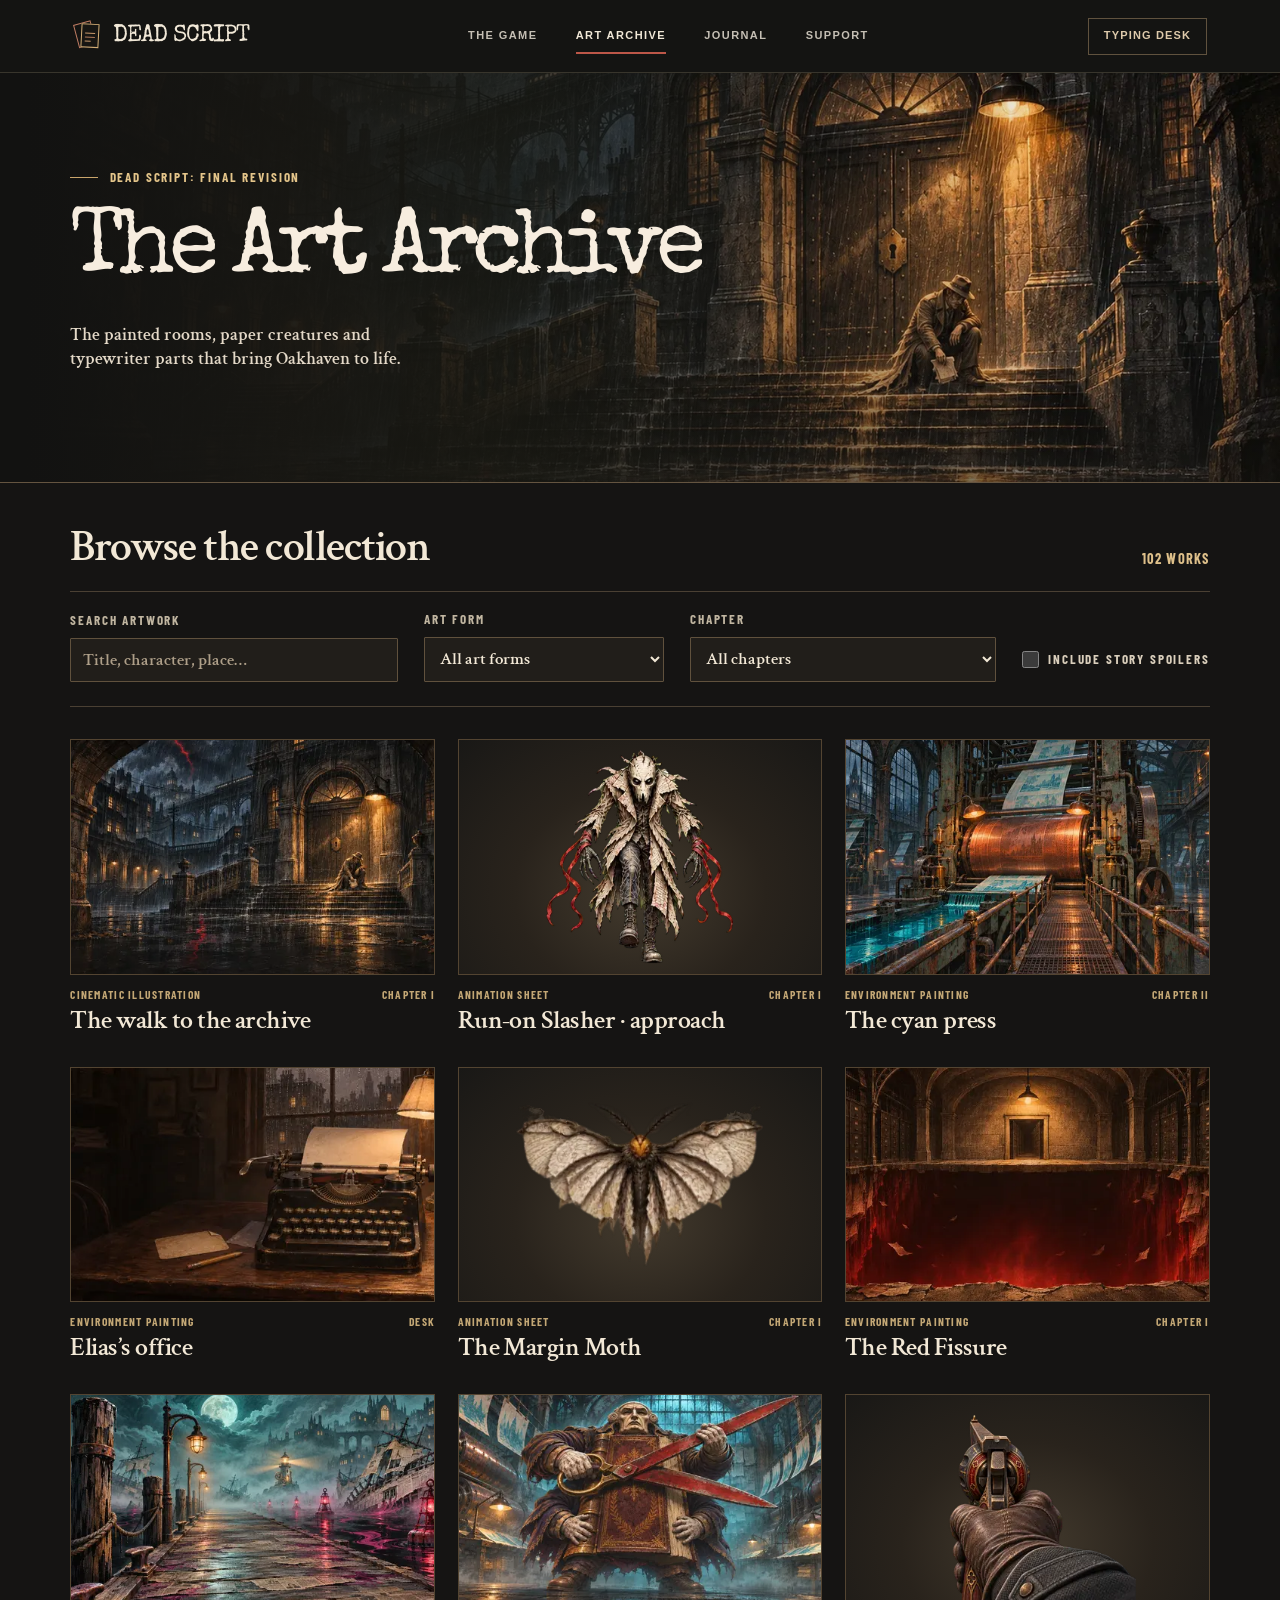
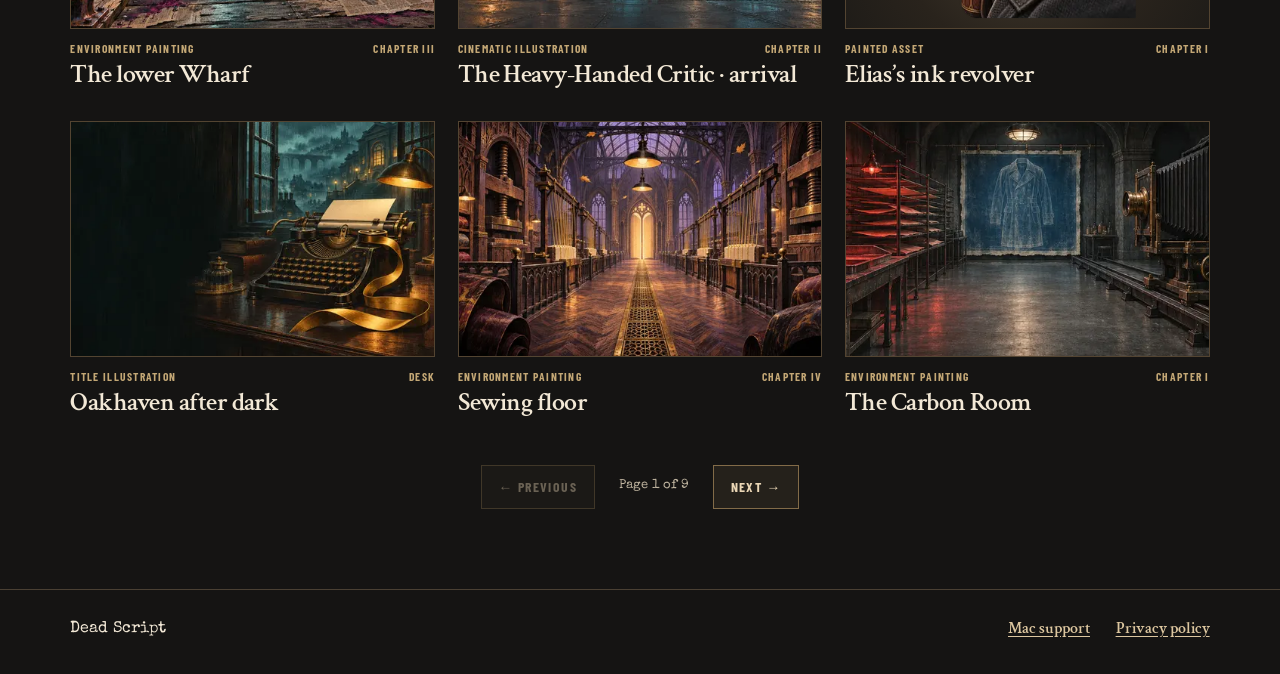
==== commit 2dc715a9: "Port the Scribe’s Desk typing course to the website" ====
--- a/mac/art/index.html
+++ b/mac/art/index.html
@@ -10,7 +10,7 @@
 <script src="archive.js" defer></script></head>
 <body class="archive-page" id="top">
 <a class="skip-archive" href="#catalog">Skip to the artwork</a>
-<header class="mast"><div class="wrap mast-inner"><a class="brand" href="../support.html#top"><span class="brand-icon" aria-hidden="true"><i></i></span>Dead Script</a><nav class="main-nav" aria-label="Main navigation"><a href="../support.html#top">The game</a><a href="./" aria-current="page">Art archive</a><a href="../journal.html">Journal</a><a href="../support.html#support">Support</a></nav><a class="mast-guide" href="../support.html#guide">Player guide <span aria-hidden="true">↗</span></a></div></header>
+<header class="mast"><div class="wrap mast-inner"><a class="brand" href="../support.html#top"><span class="brand-icon" aria-hidden="true"><i></i></span>Dead Script</a><nav class="main-nav" aria-label="Main navigation"><a href="../support.html#top">The game</a><a href="./" aria-current="page">Art archive</a><a href="../journal.html">Journal</a><a href="../support.html#support">Support</a></nav><a class="mast-guide" href="../desk/">Typing desk</a></div></header>
 <main>
 <div class="archive-hero"><img class="archive-hero-picture" src="plates/cinema-intro-a.webp" alt="" width="1550" height="872" fetchpriority="high"><div class="archive-wrap">
 <p class="archive-label">Dead Script: Final Revision</p><h1>The Art Archive</h1><p>The painted rooms, paper creatures and typewriter parts that bring Oakhaven to life.</p>
--- a/mac/site.css
+++ b/mac/site.css
@@ -23,3 +23,75 @@
 @media(max-width:480px){.facts-inner{display:grid;grid-template-columns:1fr 1fr;gap:8px 10px;padding-block:11px}.facts-inner>span,.facts-inner>span:first-child,.facts-inner>span:last-child{display:inline-flex;align-items:center;border:0;margin:0;padding:0;font-size:11px}.facts-inner .offline-icon{font-size:15px}.facts-inner>span:nth-child(2){order:3}.facts-inner>span:nth-child(3){order:4}.facts-inner>span:last-child{order:2}}
 .journal-ribbon{width:clamp(95px,14vw,210px);height:auto;transform:rotate(-9deg)}
 @media(max-width:900px){.journal-ribbon{display:none}}
+
+/* The desk is playable from the web edition. Its invitation sits beside an actual game capture. */
+.desk-feature {
+  background: #1c1b16;
+  border-bottom: 1px solid #4b4437;
+}
+.desk-feature-inner {
+  display: grid;
+  grid-template-columns: minmax(0, .86fr) minmax(0, 1.14fr);
+  align-items: center;
+  gap: clamp(24px, 5.5vw, 88px);
+  padding-block: clamp(34px, 4.7vw, 74px);
+}
+.desk-feature-copy h2 {
+  margin: 16px 0 18px;
+}
+.desk-feature-copy > p:not(.eyebrow) {
+  max-width: 44ch;
+  margin: 0 0 12px;
+  color: #d8d0c1;
+  font-size: clamp(1rem, 1.12vw, 1.12rem);
+}
+.desk-feature kbd {
+  display: inline-block;
+  min-width: 1.48em;
+  color: #f0dcb3;
+  border: 1px solid #81725b;
+  border-bottom-width: 2px;
+  border-radius: 3px;
+  background: #28251f;
+  text-align: center;
+  font: .84em/1.35 var(--mono);
+}
+.desk-feature-actions {
+  display: flex;
+  align-items: center;
+  flex-wrap: wrap;
+  gap: 13px 22px;
+  margin-top: 24px;
+}
+.button-paper {
+  border-color: #cfb68d;
+  background: #deca9f;
+  color: #252018;
+}
+.button-paper:hover { background: #efdab4; }
+.desk-index-link, .guide-desk-link {
+  font-size: .92rem;
+  font-weight: 600;
+  text-underline-offset: 4px;
+}
+.desk-index-link { color: #dfcda9; }
+.guide-desk-link { color: #5b3529; }
+.desk-feature-art {
+  display: block;
+  padding: 5px;
+  border: 1px solid #6a5944;
+  background: #25201a;
+  box-shadow: 0 9px 30px #09080644;
+}
+.desk-feature-art img { width: 100%; }
+.desk-feature-art:hover { border-color: var(--gold); }
+@media (max-width: 740px) {
+  .desk-feature-inner { grid-template-columns: 1fr; }
+  .desk-feature-copy > p:not(.eyebrow) { max-width: 56ch; }
+  .desk-feature-art { max-width: 610px; }
+  .desk-feature-actions { margin-top: 20px; }
+}
+@media (max-width: 380px) {
+  .hero-actions { flex-wrap: wrap; gap: 8px; }
+  .hero-actions .button { padding-inline: 10px; letter-spacing: .7px; }
+}
